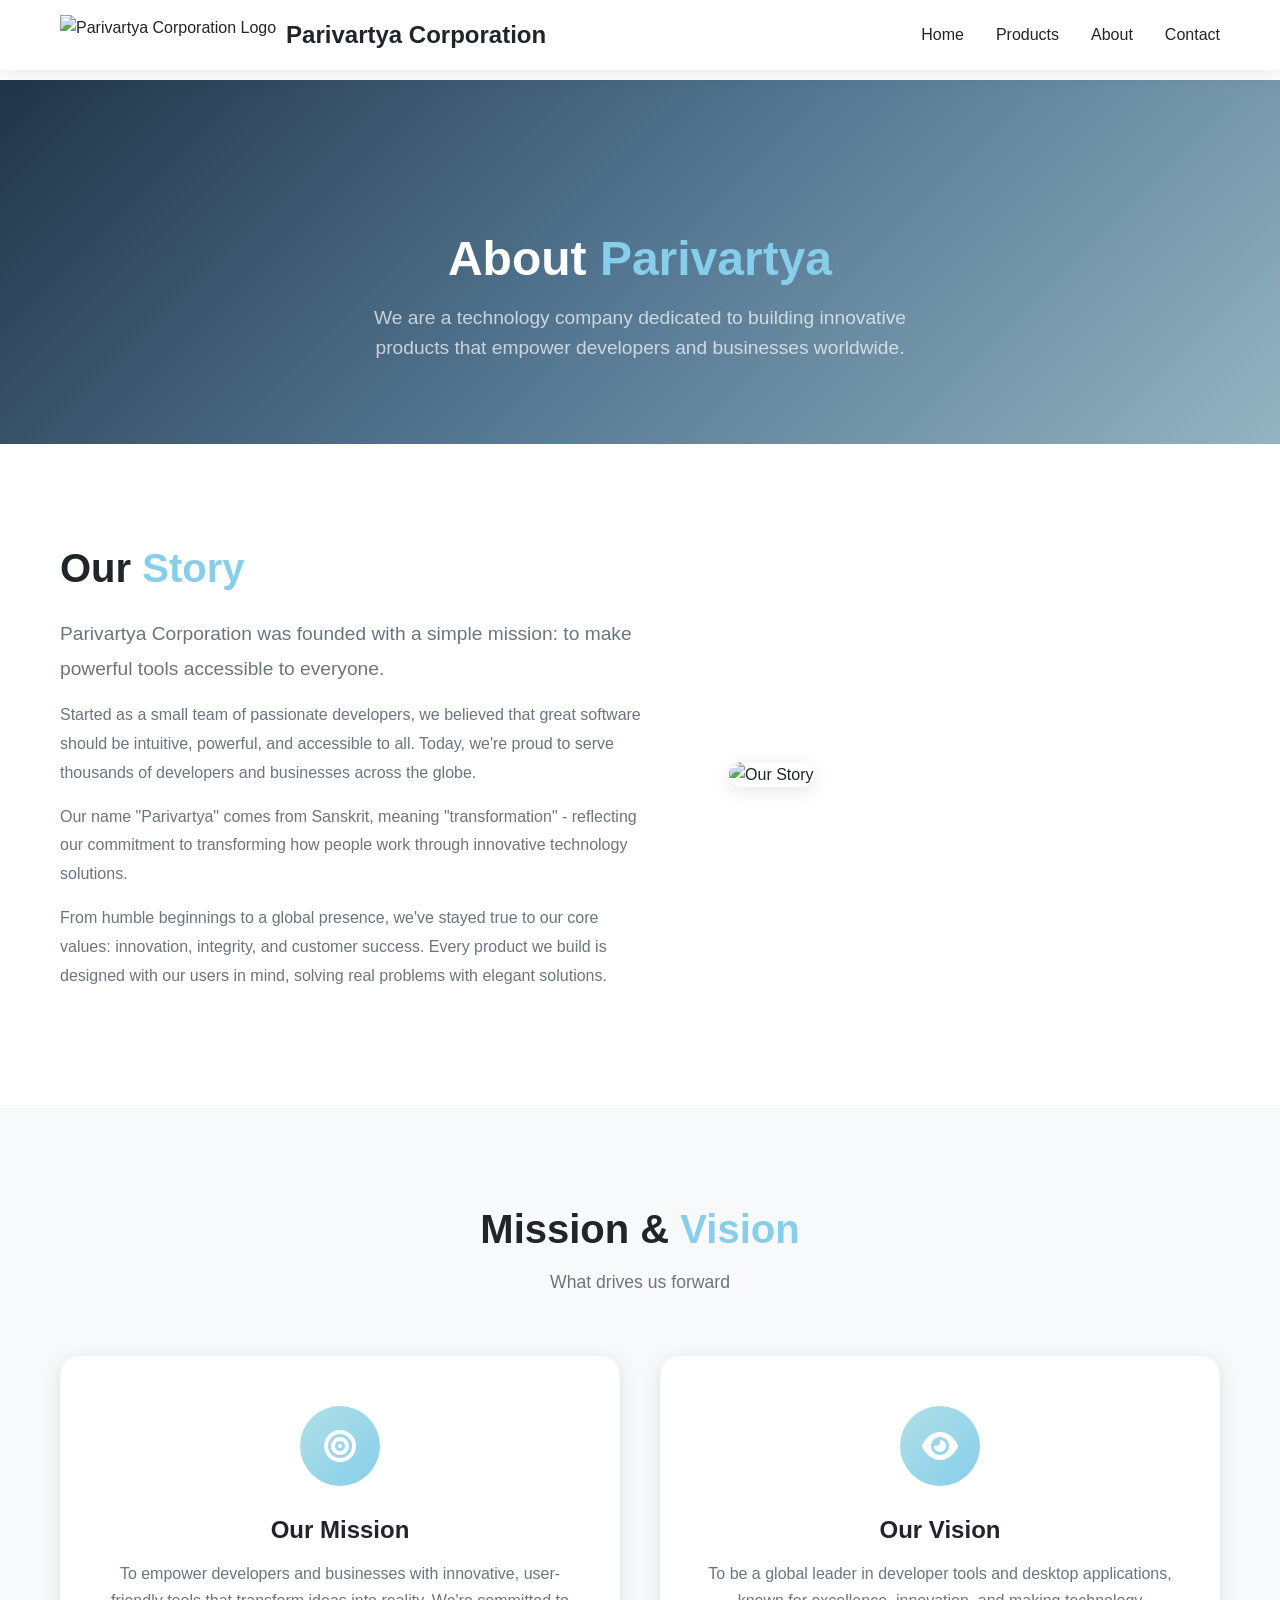
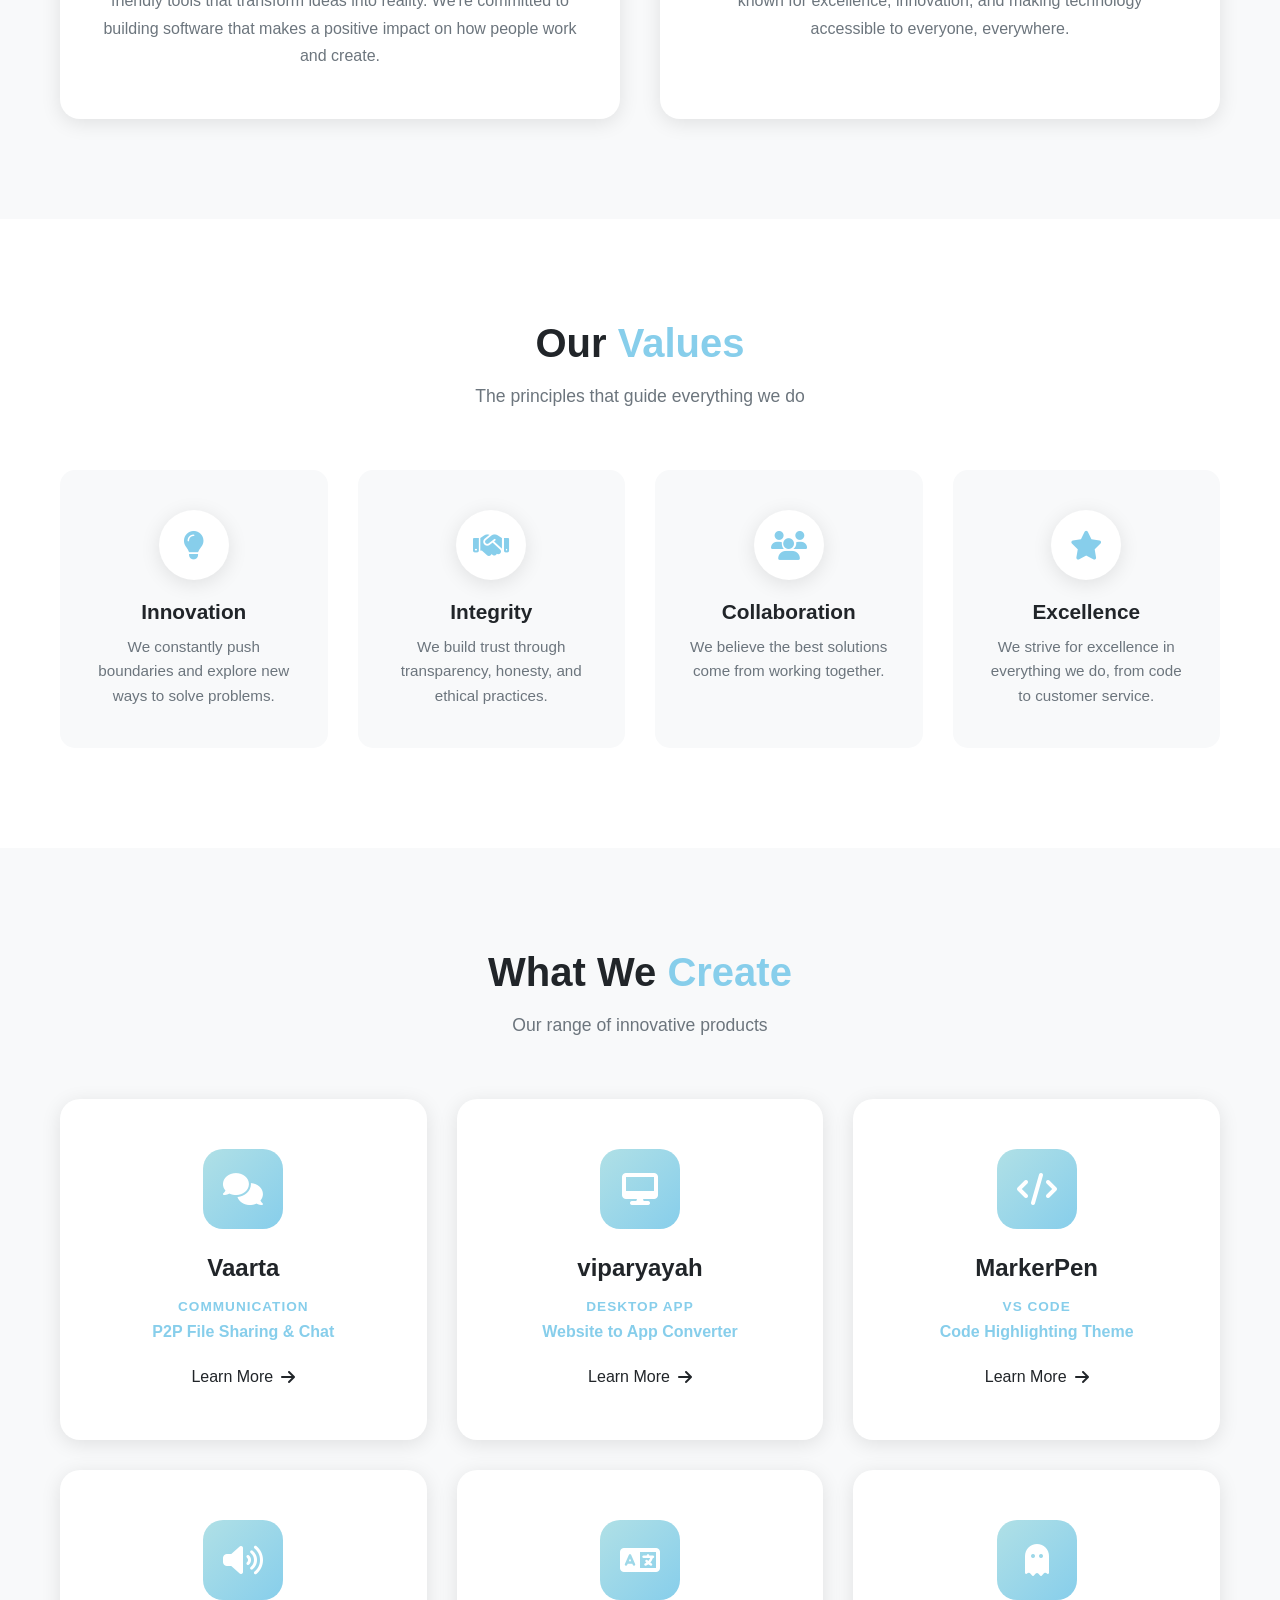
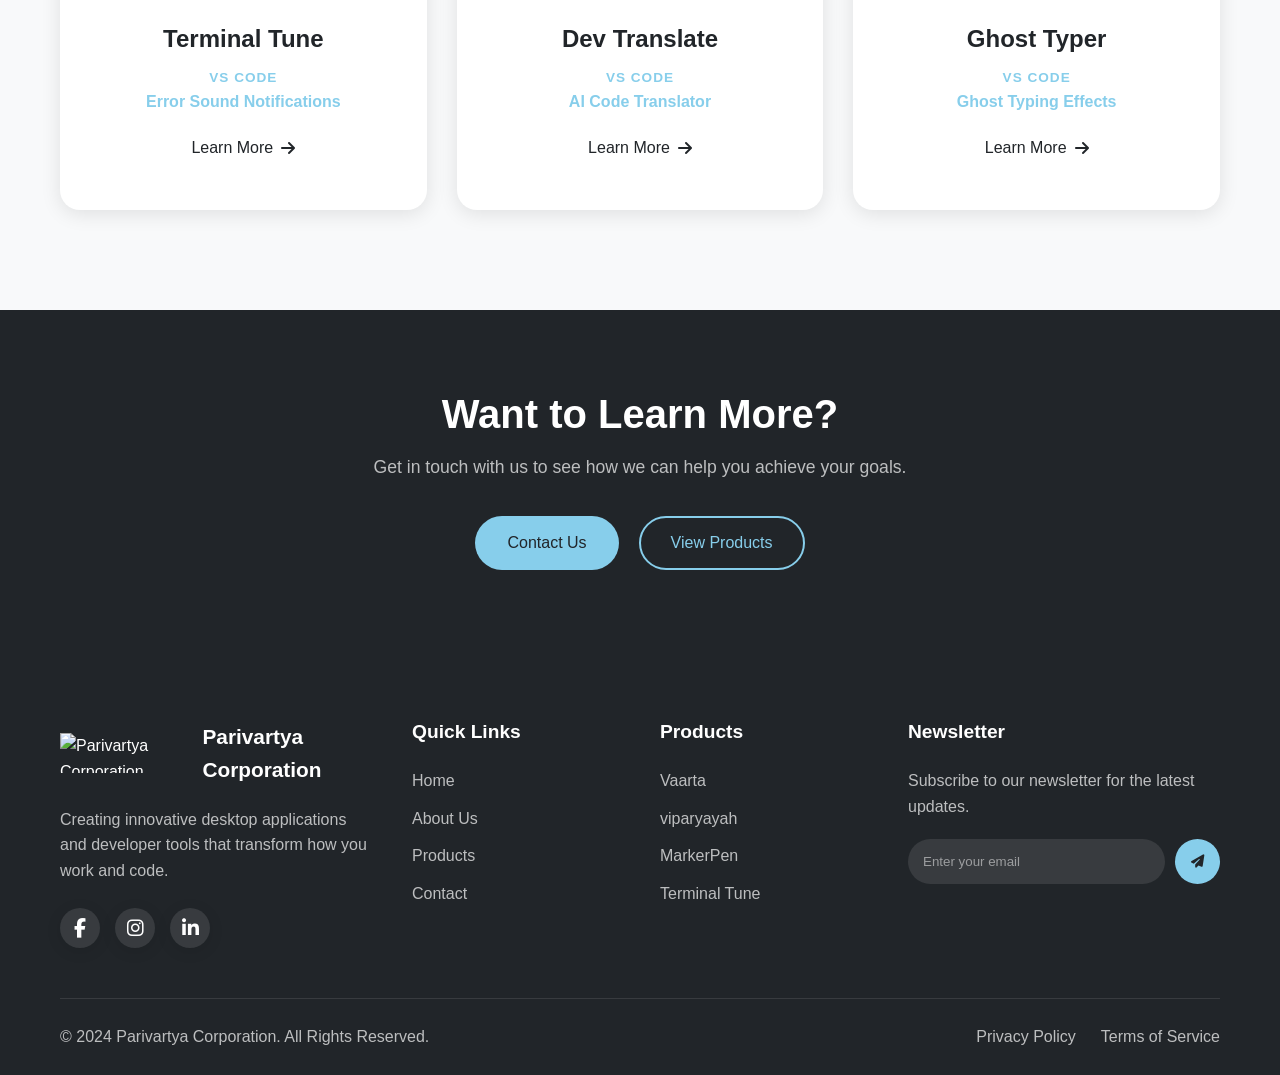
==== about.html @ 1c1409bc "Add files via upload" ====
<!DOCTYPE html>
<html lang="en">
<head>
    <meta charset="UTF-8">
    <meta name="viewport" content="width=device-width, initial-scale=1.0">
    <link rel="canonical" href="https://parivartya.in/about.html">

    <title>About Us | Parivartya Corporation</title>
    <link rel="stylesheet" href="styles.css">
    <link rel="stylesheet" href="https://cdnjs.cloudflare.com/ajax/libs/font-awesome/6.4.0/css/all.min.css">
    <link rel="preconnect" href="https://fonts.googleapis.com">
    <link rel="preconnect" href="https://fonts.gstatic.com" crossorigin>
    <link href="https://fonts.googleapis.com/css2?family=Segoe+UI:wght@300;400;500;600;700&display=swap" rel="stylesheet">
</head>
<body data-page="about">
    <!-- Dynamic Header -->
    <header class="header">
        <div id="header-placeholder"></div>
        <div id="navbar-placeholder"></div>
    </header>

    <!-- About Hero -->
    <section class="about-hero">
        <div class="container">
            <div class="about-hero-content">
                <h1>About <span class="highlight">Parivartya</span></h1>
                <p>We are a technology company dedicated to building innovative products that empower developers and businesses worldwide.</p>
            </div>
        </div>
    </section>

    <!-- Stats Bar -->
    <!-- <div class="stats-bar">
        <div class="container">
            <div class="stats-bar-grid">
                <div class="stat-bar-item">
                    <span class="stat-bar-number">100+</span>
                    <span class="stat-bar-label">Total Downloads</span>
                </div>
                <div class="stat-bar-item">
                    <span class="stat-bar-number">50+</span>
                    <span class="stat-bar-label">Active Users</span>
                </div>
                <div class="stat-bar-item">
                    <span class="stat-bar-number">5+</span>
                    <span class="stat-bar-label">Countries</span>
                </div>
                <div class="stat-bar-item">
                    <span class="stat-bar-number">3+</span>
                    <span class="stat-bar-label">Products</span>
                </div>
            </div>
        </div>
    </div> -->

    <!-- Story Section -->
    <section class="story-section">
        <div class="container">
            <div class="story-grid">
                <div class="story-content">
                    <h2>Our <span class="highlight">Story</span></h2>
                    <p class="story-lead">Parivartya Corporation was founded with a simple mission: to make powerful tools accessible to everyone.</p>
                    <p>Started as a small team of passionate developers, we believed that great software should be intuitive, powerful, and accessible to all. Today, we're proud to serve thousands of developers and businesses across the globe.</p>
                    <p>Our name "Parivartya" comes from Sanskrit, meaning "transformation" - reflecting our commitment to transforming how people work through innovative technology solutions.</p>
                    <p>From humble beginnings to a global presence, we've stayed true to our core values: innovation, integrity, and customer success. Every product we build is designed with our users in mind, solving real problems with elegant solutions.</p>
                </div>
                <div class="story-image">
                    <img src="Assets/Our-Story.jpg" alt="Our Story">
                </div>
            </div>
        </div>
    </section>

    <!-- Mission & Vision -->
    <section class="mission-vision">
        <div class="container">
            <div class="section-header">
                <h2>Mission & <span class="highlight">Vision</span></h2>
                <p>What drives us forward</p>
            </div>
            <div class="mv-grid">
                <div class="mv-card">
                    <div class="mv-icon">
                        <i class="fas fa-bullseye"></i>
                    </div>
                    <h3>Our Mission</h3>
                    <p>To empower developers and businesses with innovative, user-friendly tools that transform ideas into reality. We're committed to building software that makes a positive impact on how people work and create.</p>
                </div>
                <div class="mv-card">
                    <div class="mv-icon">
                        <i class="fas fa-eye"></i>
                    </div>
                    <h3>Our Vision</h3>
                    <p>To be a global leader in developer tools and desktop applications, known for excellence, innovation, and making technology accessible to everyone, everywhere.</p>
                </div>
            </div>
        </div>
    </section>

    <!-- Values Section -->
    <section class="values-section">
        <div class="container">
            <div class="section-header">
                <h2>Our <span class="highlight">Values</span></h2>
                <p>The principles that guide everything we do</p>
            </div>
            <div class="values-grid">
                <div class="value-card">
                    <div class="value-icon">
                        <i class="fas fa-lightbulb"></i>
                    </div>
                    <h3>Innovation</h3>
                    <p>We constantly push boundaries and explore new ways to solve problems.</p>
                </div>
                <div class="value-card">
                    <div class="value-icon">
                        <i class="fas fa-handshake"></i>
                    </div>
                    <h3>Integrity</h3>
                    <p>We build trust through transparency, honesty, and ethical practices.</p>
                </div>
                <div class="value-card">
                    <div class="value-icon">
                        <i class="fas fa-users"></i>
                    </div>
                    <h3>Collaboration</h3>
                    <p>We believe the best solutions come from working together.</p>
                </div>
                <div class="value-card">
                    <div class="value-icon">
                        <i class="fas fa-star"></i>
                    </div>
                    <h3>Excellence</h3>
                    <p>We strive for excellence in everything we do, from code to customer service.</p>
                </div>
            </div>
        </div>
    </section>

    <!-- Products Highlight -->
    <section class="products-highlight-section">
        <div class="container">
            <div class="section-header">
                <h2>What We <span class="highlight">Create</span></h2>
                <p>Our range of innovative products</p>
            </div>
            <div class="ph-grid">
                <div class="ph-card">
                    <div class="ph-icon">
                        <i class="fas fa-comments"></i>
                    </div>
                    <h3>Vaarta</h3>
                    <span class="product-type">Communication</span>
                    <p>P2P File Sharing & Chat</p>
                    <a href="https://vartaa.netlify.app/" target="_blank" class="ph-link">Learn More <i class="fas fa-arrow-right"></i></a>
                </div>
                <div class="ph-card">
                    <div class="ph-icon">
                        <i class="fas fa-desktop"></i>
                    </div>
                    <h3>viparyayah</h3>
                    <span class="product-type">Desktop App</span>
                    <p>Website to App Converter</p>
                    <a href="https://viparyayah.netlify.app/" target="_blank" class="ph-link">Learn More <i class="fas fa-arrow-right"></i></a>
                </div>
                <div class="ph-card">
                    <div class="ph-icon">
                        <i class="fas fa-code"></i>
                    </div>
                    <h3>MarkerPen</h3>
                    <span class="product-type">VS Code</span>
                    <p>Code Highlighting Theme</p>
                    <a href="https://marketplace.visualstudio.com/items?itemName=Parivartya.markerpen" target="_blank" class="ph-link">Learn More <i class="fas fa-arrow-right"></i></a>
                </div>

                <!-- Terminal Tune -->

                <div class="ph-card">
                    <div class="ph-icon">
                        <i class="fas fa-volume-up"></i>
                    </div>
                    <h3>Terminal Tune</h3>
                    <span class="product-type">VS Code</span>
                    <p>Error Sound Notifications</p>
                    <a href="https://marketplace.visualstudio.com/items?itemName=Parivartya.terminal-tune" target="_blank" class="ph-link">Learn More <i class="fas fa-arrow-right"></i></a>
                </div>

                <!-- Dev Translate -->
                <div class="ph-card">
                    <div class="ph-icon">
                        <i class="fas fa-language"></i>
                    </div>
                    <h3>Dev Translate</h3>
                    <span class="product-type">VS Code</span>
                    <p>AI Code Translator</p>
                    <a href="https://marketplace.visualstudio.com/items?itemName=Parivartya.dev-translate" target="_blank" class="ph-link">Learn More <i class="fas fa-arrow-right"></i></a>
                </div>

                <!-- Ghost Typer -->
                <div class="ph-card">
                    <div class="ph-icon">
                        <i class="fas fa-ghost"></i>
                    </div>
                    <h3>Ghost Typer</h3>
                    <span class="product-type">VS Code</span>
                    <p>Ghost Typing Effects</p>
                    <a href="https://marketplace.visualstudio.com/items?itemName=Parivartya.ghost-typer" target="_blank" class="ph-link">Learn More <i class="fas fa-arrow-right"></i></a>
                </div>
            </div>
        </div>
    </section>


    <!-- CTA Section -->
    <section class="cta-section">
        <div class="container">
            <div class="cta-content">
                <h2>Want to Learn More?</h2>
                <p>Get in touch with us to see how we can help you achieve your goals.</p>
                <div class="cta-buttons">
                    <a href="contact.html" class="btn btn-primary">Contact Us</a>
                    <a href="products.html" class="btn btn-secondary">View Products</a>
                </div>
            </div>
        </div>
    </section>

    <!-- Dynamic Footer -->
    <footer class="footer">
        <div class="container">
            <div id="footer-placeholder"></div>
        </div>
    </footer>

    <script src="script.js"></script>
</body>
</html>
---- styles.css ----
/* ========================================
   Parivartya Corporation - Corporate Website
   Sky Blue and White Theme
   ======================================== */

/* CSS Variables */
:root {
    --primary-color: #87CEEB;
    --primary-dark: #5CB3D9;
    --primary-light: #B0E0E6;
    --secondary-color: #1E90FF;
    --white: #ffffff;
    --off-white: #f8f9fa;
    --light-gray: #e9ecef;
    --gray: #6c757d;
    --dark-gray: #343a40;
    --text-dark: #212529;
    --text-light: #6c757d;
    --shadow: 0 4px 20px rgba(0, 0, 0, 0.1);
    --transition: all 0.3s ease;
}

/* Reset & Base Styles */
* {
    margin: 0;
    padding: 0;
    box-sizing: border-box;
}

html {
    scroll-behavior: smooth;
}

body {
    font-family: 'Segoe UI', Tahoma, Geneva, Verdana, sans-serif;
    line-height: 1.6;
    color: var(--text-dark);
    background-color: var(--white);
    overflow-x: hidden;
    padding-top: 80px;
}

.container {
    max-width: 1200px;
    margin: 0 auto;
    padding: 0 20px;
}

a {
    text-decoration: none;
    color: inherit;
}

ul {
    list-style: none;
}

img {
    max-width: 100%;
    height: auto;
}

/* Typography */
h1, h2, h3, h4, h5, h6 {
    font-weight: 600;
    line-height: 1.2;
    margin-bottom: 15px;
}

p {
    margin-bottom: 15px;
}

/* Utility Classes */
.highlight {
    color: var(--primary-color);
}

.section-header {
    text-align: center;
    margin-bottom: 60px;
}

.section-header h2 {
    font-size: 2.5rem;
    color: var(--text-dark);
}

.section-header p {
    font-size: 1.1rem;
    color: var(--text-light);
}

/* Buttons */
.btn {
    display: inline-block;
    padding: 12px 30px;
    border-radius: 50px;
    font-weight: 500;
    font-size: 1rem;
    cursor: pointer;
    transition: var(--transition);
    border: 2px solid transparent;
}

.btn-primary {
    background: var(--primary-color);
    color: var(--text-dark);
}

.btn-primary:hover {
    background: var(--primary-dark);
    transform: translateY(-2px);
    box-shadow: var(--shadow);
}

.btn-secondary {
    background: transparent;
    border: 2px solid var(--white);
    color: var(--white);
}

.btn-secondary:hover {
    background: var(--white);
    color: var(--primary-color);
}

/* ========================================
   Header Styles
   ======================================== */
.header {
    position: fixed;
    top: 0;
    left: 0;
    width: 100%;
    background: rgba(255, 255, 255, 0.95);
    backdrop-filter: blur(10px);
    z-index: 1000;
    box-shadow: 0 2px 20px rgba(0, 0, 0, 0.1);
    padding: 15px 0;
    transition: var(--transition);
}

.header.scrolled {
    padding: 10px 0;
}

.header .container {
    display: flex;
    justify-content: space-between;
    align-items: center;
}

.header-container {
    display: flex;
    justify-content: space-between;
    align-items: center;
    width: 100%;
    max-width: 1200px;
    margin: 0 auto;
    padding: 0 20px;
    gap: 2rem;
}

.header-container .logo {
    margin: 0;
}

.header-container .nav {
    display: flex;
}

.logo {
    display: flex;
    align-items: center;
    gap: 10px;
}

.logo img {
    height: 40px;
    width: auto;
}

.logo span {
    font-size: 1.5rem;
    font-weight: 700;
    color: var(--text-dark);
}

.nav-list {
    display: flex;
    gap: 2rem;
}

.nav-list a {
    font-weight: 500;
    color: var(--text-dark);
    position: relative;
    transition: var(--transition);
}

.nav-list a::after {
    content: '';
    position: absolute;
    bottom: -5px;
    left: 0;
    width: 0;
    height: 2px;
    background: var(--primary-color);
    transition: var(--transition);
}

.nav-list a:hover::after,
.nav-list a.active::after {
    width: 100%;
}

.nav-list a:hover,
.nav-list a.active {
    color: var(--primary-color);
}

.mobile-toggle {
    display: none;
    font-size: 1.5rem;
    cursor: pointer;
    color: var(--text-dark);
}

/* ========================================
   Hero Section
   ======================================== */
.hero {
    min-height: auto;
    padding: 150px 0 100px;
    display: flex;
    align-items: center;
    justify-content: space-between;
    gap: 50px;
    background: linear-gradient(135deg, #213448 0%, #547792 50%, #94B4C1 100%);
}

.hero-content {
    padding-left: 1%;
    flex: 0 1 auto;
    max-width: 600px;
    text-align: left;
}

.hero-badge {
    display: inline-block;
    padding: 8px 20px;
    background: rgba(255, 255, 255, 0.15);
    border: 1px solid var(--primary-color);
    border-radius: 50px;
    color: var(--primary-color);
    font-size: 0.9rem;
    font-weight: 500;
    margin-bottom: 25px;
    animation: fadeInUp 1s ease-out;
}

.hero h1 {
    font-size: 3.2rem;
    line-height: 1.2;
    margin-bottom: 25px;
    color: var(--white);
    animation: fadeInUp 1s ease-out 0.1s backwards;
}

.hero h1 .highlight {
    color: var(--primary-color);
}

.hero p {
    font-size: 0.85rem;
    color: rgb(189, 189, 189);
    margin-bottom: 35px;
    animation: fadeInUp 1s ease-out 0.2s backwards;
}

.hero-buttons {
    display: flex;
    gap: 20px;
    justify-content: flex-start;
    margin-bottom: 40px;
    animation: fadeInUp 1s ease-out 0.3s backwards;
}

.hero-stats {
    display: flex;
    gap: 50px;
    animation: fadeInUp 1s ease-out 0.4s backwards;
}

.hero-stat {
    display: flex;
    flex-direction: column;
}

.stat-number {
    font-size: 2rem;
    font-weight: 700;
    color: var(--primary-color);
}

.stat-label {
    font-size: 0.9rem;
    color: rgba(255, 255, 255, 0.6);
}

@keyframes fadeInUp {
    from {
        opacity: 0;
        transform: translateY(30px);
    }
    to {
        opacity: 1;
        transform: translateY(0);
    }
}

/* Hero Visual */
.hero-visual {
    flex: 1;
    max-width: 500px;
    animation: fadeInRight 1s ease-out 0.5s backwards;
}

@keyframes fadeInRight {
    from {
        opacity: 0;
        transform: translateX(50px);
    }
    to {
        opacity: 1;
        transform: translateX(0);
    }
}

.hero-card {
    background: #1e1e1e;
    border-radius: 15px;
    overflow: hidden;
    box-shadow: 0 25px 80px rgba(0, 0, 0, 0.5);
    border: 1px solid rgba(255, 255, 255, 0.1);
}

.hero-card .card-header {
    background: #2d2d2d;
    padding: 15px 20px;
    display: flex;
    gap: 8px;
}

.hero-card .dot {
    width: 12px;
    height: 12px;
    border-radius: 50%;
}

.hero-card .dot.red { background: #ff5f56; }
.hero-card .dot.yellow { background: #ffbd2e; }
.hero-card .dot.green { background: #27ca40; }

.hero-card .card-content {
    padding: 30px;
    font-family: 'Consolas', 'Monaco', monospace;
    font-size: 0.95rem;
}

.code-line {
    display: flex;
    margin-bottom: 8px;
    color: rgba(255, 255, 255);
}

.line-number {
    width: 30px;
    flex-shrink: 0;
}

.code-keyword { color: #c586c0; }
.code-var { color: #9cdcfe; }
.code-string { color: #ce9178; }
.code-comment { color: #6a9955; }
.code-function { color: #dcdcaa; }

/* ========================================
   Products Section (Home Page)
   ======================================== */
.products-section {
    padding: 100px 0;
    background: var(--white);
}

.products-section .products-grid {
    display: grid;
    grid-template-columns: repeat(auto-fit, minmax(280px, 1fr));
    gap: 30px;
}

.products-section .product-card {
    background: var(--white);
    padding: 40px 30px;
    border-radius: 20px;
    text-align: center;
    transition: var(--transition);
    border: 2px solid var(--light-gray);
    position: relative;
}

.products-section .product-card:hover {
    transform: translateY(-10px);
    border-color: var(--primary-color);
    box-shadow: 0 20px 60px rgba(135, 206, 235, 0.2);
}

.products-section .product-card.featured {
    border-color: var(--primary-color);
    background: linear-gradient(180deg, rgba(135, 206, 235, 0.1) 0%, var(--white) 100%);
}

.products-section .featured-badge {
    position: absolute;
    top: -12px;
    left: 50%;
    transform: translateX(-50%);
    background: var(--primary-color);
    color: var(--text-dark);
    padding: 5px 15px;
    border-radius: 20px;
    font-size: 0.8rem;
    font-weight: 600;
}

.products-section .product-icon {
    width: 80px;
    height: 80px;
    background: linear-gradient(135deg, var(--primary-light), var(--primary-color));
    border-radius: 20px;
    display: flex;
    align-items: center;
    justify-content: center;
    margin: 0 auto 25px;
    transition: var(--transition);
}

.products-section .product-card:hover .product-icon {
    transform: scale(1.1) rotate(5deg);
}

.products-section .product-icon i {
    font-size: 2rem;
    color: var(--white);
}

.products-section .product-card h3 {
    font-size: 1.5rem;
    margin-bottom: 8px;
}

.product-type {
    font-size: 0.85rem;
    color: var(--primary-color);
    font-weight: 600;
    text-transform: uppercase;
    letter-spacing: 1px;
    margin-bottom: 15px;
}

.product-desc {
    color: var(--text-light);
    font-size: 0.95rem;
    margin-bottom: 20px;
    line-height: 1.6;
}

.products-section .product-features {
    display: flex;
    flex-direction: column;
    gap: 10px;
    margin-bottom: 25px;
    align-items: center;
}

.products-section .product-features span {
    display: flex;
    align-items: center;
    gap: 8px;
    font-size: 0.9rem;
    color: var(--text-light);
}

.products-section .product-features i {
    color: var(--primary-color);
    font-size: 0.8rem;
}

/* ========================================
   Features Section
   ======================================== */
.features-section {
    padding: 100px 0;
    background: var(--off-white);
}

.features-content {
    display: grid;
    grid-template-columns: 1.5fr 1fr;
    gap: 80px;
    align-items: center;
}

.features-text h2 {
    font-size: 2.5rem;
    margin-bottom: 20px;
}

.features-text > p {
    font-size: 1.1rem;
    color: var(--text-light);
    margin-bottom: 40px;
}

.features-list {
    display: grid;
    gap: 25px;
}

.features-list .feature-item {
    display: flex;
    gap: 20px;
    align-items: flex-start;
}

.features-list .feature-icon {
    width: 50px;
    height: 50px;
    background: var(--white);
    border-radius: 12px;
    display: flex;
    align-items: center;
    justify-content: center;
    flex-shrink: 0;
    box-shadow: var(--shadow);
}

.features-list .feature-icon i {
    font-size: 1.3rem;
    color: var(--primary-color);
}

.features-list .feature-item h4 {
    font-size: 1.1rem;
    margin-bottom: 5px;
}

.features-list .feature-item p {
    font-size: 0.9rem;
    color: var(--text-light);
    margin-bottom: 0;
}

/* Features Visual */
.features-visual {
    display: flex;
    justify-content: center;
}

.visual-card {
    background: linear-gradient(135deg, var(--primary-color), var(--secondary-color));
    border-radius: 20px;
    padding: 40px;
    width: 100%;
    max-width: 350px;
    color: var(--white);
}

.visual-header {
    display: flex;
    align-items: center;
    gap: 15px;
    margin-bottom: 30px;
    font-size: 1.2rem;
    font-weight: 600;
}

.visual-header i {
    font-size: 2rem;
}

.visual-stats {
    display: flex;
    justify-content: space-around;
}

.v-stat {
    text-align: center;
}

.v-stat-number {
    display: block;
    font-size: 2.5rem;
    font-weight: 700;
}

.v-stat-label {
    font-size: 0.9rem;
    opacity: 0.9;
}

/* ========================================
   CTA Section
   ======================================== */
.cta-section {
    padding: 80px 0;
    background: var(--text-dark);
    text-align: center;
}

.cta-content h2 {
    color: var(--white);
    font-size: 2.5rem;
    margin-bottom: 15px;
}

.cta-content p {
    color: rgba(255, 255, 255, 0.7);
    font-size: 1.1rem;
    margin-bottom: 35px;
}

.cta-buttons {
    display: flex;
    gap: 20px;
    justify-content: center;
}

.cta-section .btn-secondary {
    border-color: var(--primary-color);
    color: var(--primary-color);
}

.cta-section .btn-secondary:hover {
    background: var(--primary-color);
    color: var(--text-dark);
}

/* ========================================
   Footer
   ======================================== */
.footer {
    background: var(--text-dark);
    color: var(--white);
    padding: 70px 0 0;
}

.footer-content {
    display: grid;
    grid-template-columns: 1.5fr 1fr 1fr 1.5fr;
    gap: 40px;
    padding-bottom: 50px;
    border-bottom: 1px solid rgba(255, 255, 255, 0.1);
}

.footer-logo {
    display: flex;
    align-items: center;
    gap: 10px;
    margin-bottom: 20px;
}

.footer-logo img {
    height: 40px;
}

.footer-logo span {
    font-size: 1.3rem;
    font-weight: 600;
}

.footer-section p {
    color: rgba(255, 255, 255, 0.7);
    margin-bottom: 0;
}

.footer-section h4 {
    color: var(--white);
    margin-bottom: 25px;
    font-size: 1.2rem;
}

.footer-section ul li {
    margin-bottom: 12px;
}

.footer-section ul a {
    color: rgba(255, 255, 255, 0.7);
    transition: var(--transition);
}

.footer-section ul a:hover {
    color: var(--primary-color);
    padding-left: 5px;
}

.newsletter-form {
    display: flex;
    gap: 10px;
    margin-top: 20px;
}

.newsletter-form input {
    flex: 1;
    padding: 12px 15px;
    border: none;
    border-radius: 50px;
    background: rgba(255, 255, 255, 0.1);
    color: var(--white);
}

.newsletter-form input::placeholder {
    color: rgba(255, 255, 255, 0.5);
}

.newsletter-form button {
    width: 45px;
    height: 45px;
    border: none;
    border-radius: 50%;
    background: var(--primary-color);
    color: var(--text-dark);
    cursor: pointer;
    transition: var(--transition);
}

.newsletter-form button:hover {
    background: var(--primary-dark);
    transform: scale(1.05);
}

.footer-bottom {
    display: flex;
    justify-content: space-between;
    align-items: center;
    padding: 25px 0;
}

.footer-bottom p {
    color: rgba(255, 255, 255, 0.7);
    margin-bottom: 0;
}

.footer-links {
    display: flex;
    gap: 25px;
}

.footer-links a {
    color: rgba(255, 255, 255, 0.7);
    transition: var(--transition);
}

.footer-links a:hover {
    color: var(--primary-color);
}

.footer-about {
    max-width: 350px;
}

.footer-about .social-links {
    margin-top: 25px;
}

.footer-about .social-links a {
    width: 40px;
    height: 40px;
    background: rgba(255, 255, 255, 0.1);
    color: var(--white);
}

.footer-about .social-links a:hover {
    background: var(--primary-color);
    color: var(--text-dark);
}

/* ========================================
   Products Page Styles
   ======================================== */

/* Products Hero */
.products-hero {
    padding: 150px 0 80px;
    background: linear-gradient(135deg, #213448 0%, #547792 50%, #94B4C1 100%);
    text-align: center;
}

.products-hero-content h1 {
    font-size: 3rem;
    color: var(--white);
    margin-bottom: 15px;
}

.products-hero-content h1 .highlight {
    color: var(--primary-color);
}

.products-hero-content p {
    font-size: 1.2rem;
    color: rgba(255, 255, 255, 0.7);
    max-width: 600px;
    margin: 0 auto;
}

/* Products Showcase Section */
.products-showcase-section {
    padding: 100px 0;
    background: var(--white);
}

/* Product Showcase */
.product-showcase {
    display: grid;
    grid-template-columns: 1fr 1.5fr;
    gap: 80px;
    align-items: center;
    padding: 60px;
    background: var(--off-white);
    border-radius: 25px;
    margin-bottom: 60px;
    transition: var(--transition);
}

.product-showcase:hover {
    box-shadow: var(--shadow);
}

.product-showcase.reverse {
    direction: rtl;
}

.product-showcase.reverse .product-showcase-content {
    direction: ltr;
}

.product-showcase-image {
    display: flex;
    justify-content: center;
    align-items: center;
}

.product-img {
    width: 200px;
    height: 200px;
    object-fit: contain;
    transition: var(--transition);
}

.product-showcase:hover .product-img {
    transform: scale(1.1);
}

.product-showcase-content {
    padding: 20px;
}

.product-badge {
    display: inline-block;
    padding: 6px 15px;
    background: var(--primary-light);
    color: var(--secondary-color);
    border-radius: 20px;
    font-size: 0.85rem;
    font-weight: 600;
    margin-bottom: 15px;
}

.product-showcase-content h3 {
    font-size: 2.5rem;
    margin-bottom: 10px;
}

.product-tagline {
    font-size: 1.2rem;
    color: var(--primary-color);
    font-weight: 600;
    margin-bottom: 20px;
}

.product-description {
    color: var(--text-light);
    line-height: 1.8;
    margin-bottom: 25px;
}

.product-features-list {
    display: grid;
    grid-template-columns: repeat(2, 1fr);
    gap: 15px;
    margin-bottom: 30px;
}

.product-features-list .feature-item {
    display: flex;
    align-items: center;
    gap: 10px;
}

.product-features-list .feature-item i {
    color: var(--primary-color);
    font-size: 0.9rem;
}

.product-features-list .feature-item span {
    color: var(--text-light);
    font-size: 0.95rem;
}

.product-actions {
    display: flex;
    gap: 15px;
}

.product-actions .btn {
    display: inline-flex;
    align-items: center;
    gap: 10px;
}

/* Why Choose Section */
.why-choose-section {
    padding: 100px 0;
    background: var(--off-white);
}

.why-choose-grid {
    display: grid;
    grid-template-columns: repeat(4, 1fr);
    gap: 30px;
}

.why-choose-card {
    background: var(--white);
    padding: 40px 30px;
    border-radius: 20px;
    text-align: center;
    transition: var(--transition);
    box-shadow: var(--shadow);
}

.why-choose-card:hover {
    transform: translateY(-10px);
}

.why-choose-icon {
    width: 80px;
    height: 80px;
    background: linear-gradient(135deg, var(--primary-light), var(--primary-color));
    border-radius: 20px;
    display: flex;
    align-items: center;
    justify-content: center;
    margin: 0 auto 25px;
}

.why-choose-card:hover .why-choose-icon {
    transform: scale(1.1) rotate(5deg);
}

.why-choose-icon i {
    font-size: 2rem;
    color: var(--white);
}

.why-choose-card h3 {
    font-size: 1.3rem;
    margin-bottom: 10px;
}

.why-choose-card p {
    color: var(--text-light);
    font-size: 0.95rem;
    margin-bottom: 0;
}

/* Products Stats */
.products-stats {
    background: linear-gradient(135deg, var(--primary-color), var(--secondary-color));
    padding: 60px 0;
}

.products-stats-grid {
    display: grid;
    grid-template-columns: repeat(4, 1fr);
    gap: 30px;
    text-align: center;
}

.products-stat-item {
    display: flex;
    flex-direction: column;
}

.products-stat-number {
    font-size: 2.5rem;
    font-weight: 700;
    color: var(--white);
}

.products-stat-label {
    font-size: 1rem;
    color: rgba(255, 255, 255, 0.9);
}

/* ========================================
   About Page Styles
   ======================================== */

/* About Hero */
.about-hero {
    padding: 150px 0 80px;
    background: linear-gradient(135deg, #213448 0%, #547792 50%, #94B4C1 100%);
    text-align: center;
}

.about-hero-content h1 {
    font-size: 3rem;
    color: var(--white);
    margin-bottom: 15px;
}

.about-hero-content h1 .highlight {
    color: var(--primary-color);
}

.about-hero-content p {
    font-size: 1.2rem;
    color: rgba(255, 255, 255, 0.7);
    max-width: 600px;
    margin: 0 auto;
}

/* Stats Bar */
.stats-bar {
    background: linear-gradient(135deg, var(--primary-color), var(--secondary-color));
    padding: 40px 0;
    margin-top: -1px;
}

.stats-bar-grid {
    display: grid;
    grid-template-columns: repeat(4, 1fr);
    gap: 30px;
    text-align: center;
}

.stat-bar-item {
    display: flex;
    flex-direction: column;
}

.stat-bar-number {
    font-size: 2.5rem;
    font-weight: 700;
    color: var(--white);
}

.stat-bar-label {
    font-size: 1rem;
    color: rgba(255, 255, 255, 0.9);
}

/* Story Section */
.story-section {
    padding: 100px 0;
    background: var(--white);
}

.story-grid {
    display: grid;
    grid-template-columns: 1.2fr 1fr;
    gap: 80px;
    align-items: center;
}

.story-content h2 {
    font-size: 2.5rem;
    margin-bottom: 25px;
}

.story-lead {
    font-size: 1.2rem;
    color: var(--text-dark);
    font-weight: 500;
    margin-bottom: 20px;
}

.story-content p {
    color: var(--text-light);
    line-height: 1.8;
    margin-bottom: 15px;
}

.story-image {
    position: relative;
}

.story-image::before {
    content: '';
    position: absolute;
    top: -20px;
    right: -20px;
    width: 100px;
    height: 100px;
    background: var(--primary-color);
    border-radius: 50%;
    z-index: -1;
}

.story-image::after {
    content: '';
    position: absolute;
    bottom: -20px;
    left: -20px;
    width: 80px;
    height: 80px;
    background: var(--secondary-color);
    border-radius: 50%;
    z-index: -1;
}

.story-image img {
    width: 100%;
    border-radius: 20px;
    box-shadow: var(--shadow);
}

/* Mission Vision */
.mission-vision {
    padding: 100px 0;
    background: var(--off-white);
}

.mv-grid {
    display: grid;
    grid-template-columns: repeat(2, 1fr);
    gap: 40px;
}

.mv-card {
    background: var(--white);
    padding: 50px 40px;
    border-radius: 20px;
    text-align: center;
    box-shadow: var(--shadow);
    transition: var(--transition);
}

.mv-card:hover {
    transform: translateY(-10px);
}

.mv-icon {
    width: 80px;
    height: 80px;
    background: linear-gradient(135deg, var(--primary-light), var(--primary-color));
    border-radius: 50%;
    display: flex;
    align-items: center;
    justify-content: center;
    margin: 0 auto 30px;
}

.mv-icon i {
    font-size: 2rem;
    color: var(--white);
}

.mv-card h3 {
    font-size: 1.5rem;
    margin-bottom: 15px;
}

.mv-card p {
    color: var(--text-light);
    line-height: 1.7;
    margin-bottom: 0;
}

/* Values Section */
.values-section {
    padding: 100px 0;
    background: var(--white);
}

.values-section .values-grid {
    display: grid;
    grid-template-columns: repeat(4, 1fr);
    gap: 30px;
}

.values-section .value-card {
    padding: 40px 30px;
    text-align: center;
    border-radius: 15px;
    background: var(--off-white);
    transition: var(--transition);
}

.values-section .value-card:hover {
    transform: translateY(-5px);
    box-shadow: var(--shadow);
}

.values-section .value-icon {
    width: 70px;
    height: 70px;
    background: var(--white);
    border-radius: 50%;
    display: flex;
    align-items: center;
    justify-content: center;
    margin: 0 auto 20px;
    box-shadow: var(--shadow);
}

.values-section .value-icon i {
    font-size: 1.8rem;
    color: var(--primary-color);
}

.values-section .value-card h3 {
    font-size: 1.3rem;
    margin-bottom: 10px;
}

.values-section .value-card p {
    color: var(--text-light);
    font-size: 0.95rem;
    margin-bottom: 0;
}

/* Products Highlight Section */
.products-highlight-section {
    padding: 100px 0;
    background: var(--off-white);
}

.ph-grid {
    display: grid;
    grid-template-columns: repeat(3, 1fr);
    gap: 30px;
}

.ph-card {
    background: var(--white);
    padding: 50px 30px;
    border-radius: 20px;
    text-align: center;
    transition: var(--transition);
    box-shadow: var(--shadow);
}

.ph-card:hover {
    transform: translateY(-10px);
}

.ph-icon {
    width: 80px;
    height: 80px;
    background: linear-gradient(135deg, var(--primary-light), var(--primary-color));
    border-radius: 20px;
    display: flex;
    align-items: center;
    justify-content: center;
    margin: 0 auto 25px;
}

.ph-card:hover .ph-icon {
    transform: scale(1.1) rotate(5deg);
}

.ph-icon i {
    font-size: 2rem;
    color: var(--white);
}

.ph-card h3 {
    font-size: 1.5rem;
    margin-bottom: 10px;
}

.ph-card p {
    color: var(--primary-color);
    font-weight: 600;
    margin-bottom: 20px;
}

.ph-link {
    color: var(--text-dark);
    font-weight: 500;
    display: inline-flex;
    align-items: center;
    gap: 8px;
    transition: var(--transition);
}

.ph-link:hover {
    gap: 12px;
    color: var(--primary-color);
}

/* ========================================
   Contact Page Styles
   ======================================== */
.contact-hero {
    padding: 150px 0 80px;
    background: linear-gradient(135deg, #213448 0%, #547792 50%, #94B4C1 100%);
    text-align: center;
}

.contact-hero-content h1 {
    font-size: 3rem;
    color: var(--white);
    margin-bottom: 15px;
}

.contact-hero-content h1 .highlight {
    color: var(--primary-color);
}

.contact-hero-content p {
    font-size: 1.2rem;
    color: rgba(255, 255, 255, 0.7);
    max-width: 600px;
    margin: 0 auto;
}

.contact-main {
    padding: 100px 0;
    background: var(--white);
}

.contact-grid {
    display: grid;
    grid-template-columns: 1fr 1.5fr;
    gap: 60px;
}

.contact-info-section {
    padding: 40px;
    background: linear-gradient(135deg, var(--primary-light), var(--white));
    border-radius: 20px;
}

.contact-info-item {
    display: flex;
    gap: 20px;
    margin-bottom: 30px;
}

.contact-info-item i {
    width: 50px;
    height: 50px;
    background: var(--primary-color);
    border-radius: 50%;
    display: flex;
    align-items: center;
    justify-content: center;
    color: var(--white);
    font-size: 1.2rem;
    flex-shrink: 0;
}

.contact-info-item h4 {
    margin-bottom: 5px;
}

.contact-info-item p {
    color: var(--text-light);
    margin-bottom: 0;
}

.contact-form-section {
    padding: 40px;
    background: var(--off-white);
    border-radius: 20px;
}

.contact-form-section h3 {
    margin-bottom: 25px;
    font-size: 1.5rem;
}

.form-group {
    margin-bottom: 20px;
}

.form-group input,
.form-group textarea,
.form-group select {
    width: 100%;
    padding: 15px 20px;
    border: 2px solid transparent;
    border-radius: 10px;
    font-size: 1rem;
    font-family: inherit;
    background: var(--white);
    transition: var(--transition);
}

.form-group input:focus,
.form-group textarea:focus,
.form-group select:focus {
    outline: none;
    border-color: var(--primary-color);
    box-shadow: 0 0 0 3px rgba(135, 206, 235, 0.3);
}

.form-group textarea {
    resize: vertical;
    min-height: 120px;
}

.contact-form-section .btn {
    width: 100%;
}

.social-links {
    display: flex;
    gap: 15px;
    margin-top: 40px;
}

.social-links a {
    width: 45px;
    height: 45px;
    background: var(--white);
    border-radius: 50%;
    display: flex;
    align-items: center;
    justify-content: center;
    color: var(--primary-color);
    font-size: 1.2rem;
    transition: var(--transition);
    box-shadow: 0 3px 15px rgba(0, 0, 0, 0.1);
}

.social-links a:hover {
    background: var(--primary-color);
    color: var(--white);
    transform: translateY(-3px);
}

/* FAQ Section */
.faq-section {
    padding: 100px 0;
    background: var(--off-white);
}

.faq-grid {
    display: grid;
    grid-template-columns: repeat(2, 1fr);
    gap: 30px;
}

.faq-item {
    background: var(--white);
    padding: 30px;
    border-radius: 15px;
    box-shadow: var(--shadow);
}

.faq-item h3 {
    display: flex;
    align-items: center;
    gap: 10px;
    font-size: 1.1rem;
    margin-bottom: 15px;
}

.faq-item h3 i {
    color: var(--primary-color);
}

.faq-item p {
    color: var(--text-light);
    margin-bottom: 0;
}

/* ========================================
   Responsive Design
   ======================================== */
@media (max-width: 1024px) {
    .hero {
        flex-direction: column;
        text-align: center;
        padding: 140px 20px 60px;
    }

    .hero-content {
        max-width: 100%;
    }

    .hero-buttons {
        justify-content: center;
    }

    .hero-stats {
        justify-content: center;
    }

    .hero-visual {
        max-width: 100%;
        width: 100%;
    }

    .products-section .products-grid {
        grid-template-columns: 1fr;
        max-width: 400px;
        margin: 0 auto;
    }

    .features-content {
        grid-template-columns: 1fr;
    }

    .features-visual {
        order: -1;
    }

    .product-showcase {
        grid-template-columns: 1fr;
        padding: 40px;
    }

    .product-showcase.reverse {
        direction: ltr;
    }

    .product-showcase-image {
        order: -1;
    }

    .product-img {
        width: 150px;
        height: 150px;
    }

    .why-choose-grid {
        grid-template-columns: repeat(2, 1fr);
    }

    .products-stats-grid {
        grid-template-columns: repeat(2, 1fr);
    }

    .stats-bar-grid {
        grid-template-columns: repeat(2, 1fr);
    }

    .story-grid {
        grid-template-columns: 1fr;
    }

    .story-image {
        order: -1;
        max-width: 500px;
        margin: 0 auto;
    }

    .values-section .values-grid {
        grid-template-columns: repeat(2, 1fr);
    }

    .ph-grid {
        grid-template-columns: 1fr;
        max-width: 400px;
        margin: 0 auto;
    }

    .mv-grid {
        grid-template-columns: 1fr;
    }

    .contact-grid {
        grid-template-columns: 1fr;
    }

    .faq-grid {
        grid-template-columns: 1fr;
    }

    .footer-content {
        grid-template-columns: repeat(2, 1fr);
    }
}

@media (max-width: 768px) {
    .mobile-toggle {
        display: block;
    }

    .nav {
        position: fixed;
        top: 0;
        right: -100%;
        width: 70%;
        height: 100vh;
        background: var(--white);
        box-shadow: -5px 0 30px rgba(0, 0, 0, 0.1);
        transition: var(--transition);
        padding-top: 80px;
    }

    .nav.active {
        right: 0;
    }

    .nav-list {
        flex-direction: column;
        padding: 30px;
        gap: 0;
    }

    .nav-list li {
        padding: 15px 0;
        border-bottom: 1px solid var(--light-gray);
    }

    .hero h1 {
        font-size: 2.2rem;
    }

    .hero-stats {
        flex-direction: column;
        gap: 20px;
    }

    .cta-buttons {
        flex-direction: column;
        align-items: center;
    }

    .features-text h2 {
        font-size: 2rem;
    }

    .products-hero-content h1 {
        font-size: 2.2rem;
    }

    .product-showcase-content h3 {
        font-size: 2rem;
    }

    .product-features-list {
        grid-template-columns: 1fr;
    }

    .product-actions {
        flex-direction: column;
    }

    .product-actions .btn {
        justify-content: center;
    }

    .why-choose-grid {
        grid-template-columns: 1fr;
    }

    .products-stats-grid {
        grid-template-columns: repeat(2, 1fr);
    }

    .products-stat-number {
        font-size: 2rem;
    }

    .about-hero-content h1 {
        font-size: 2.2rem;
    }

    .stats-bar-grid {
        grid-template-columns: repeat(2, 1fr);
        gap: 20px;
    }

    .stat-bar-number {
        font-size: 2rem;
    }

    .story-content h2 {
        font-size: 2rem;
    }

    .values-section .values-grid {
        grid-template-columns: 1fr;
    }

    .contact-hero-content h1 {
        font-size: 2.2rem;
    }

    .footer-content {
        grid-template-columns: 1fr;
        text-align: center;
    }

    .footer-logo {
        justify-content: center;
    }

    .newsletter-form {
        justify-content: center;
    }

    .footer-bottom {
        flex-direction: column;
        gap: 15px;
        text-align: center;
    }

    .section-header h2 {
        font-size: 2rem;
    }
}

@media (max-width: 480px) {
    .container {
        padding: 0 15px;
    }

    .hero h1 {
        font-size: 2rem;
    }

    .product-img {
        width: 120px;
        height: 120px;
    }
}
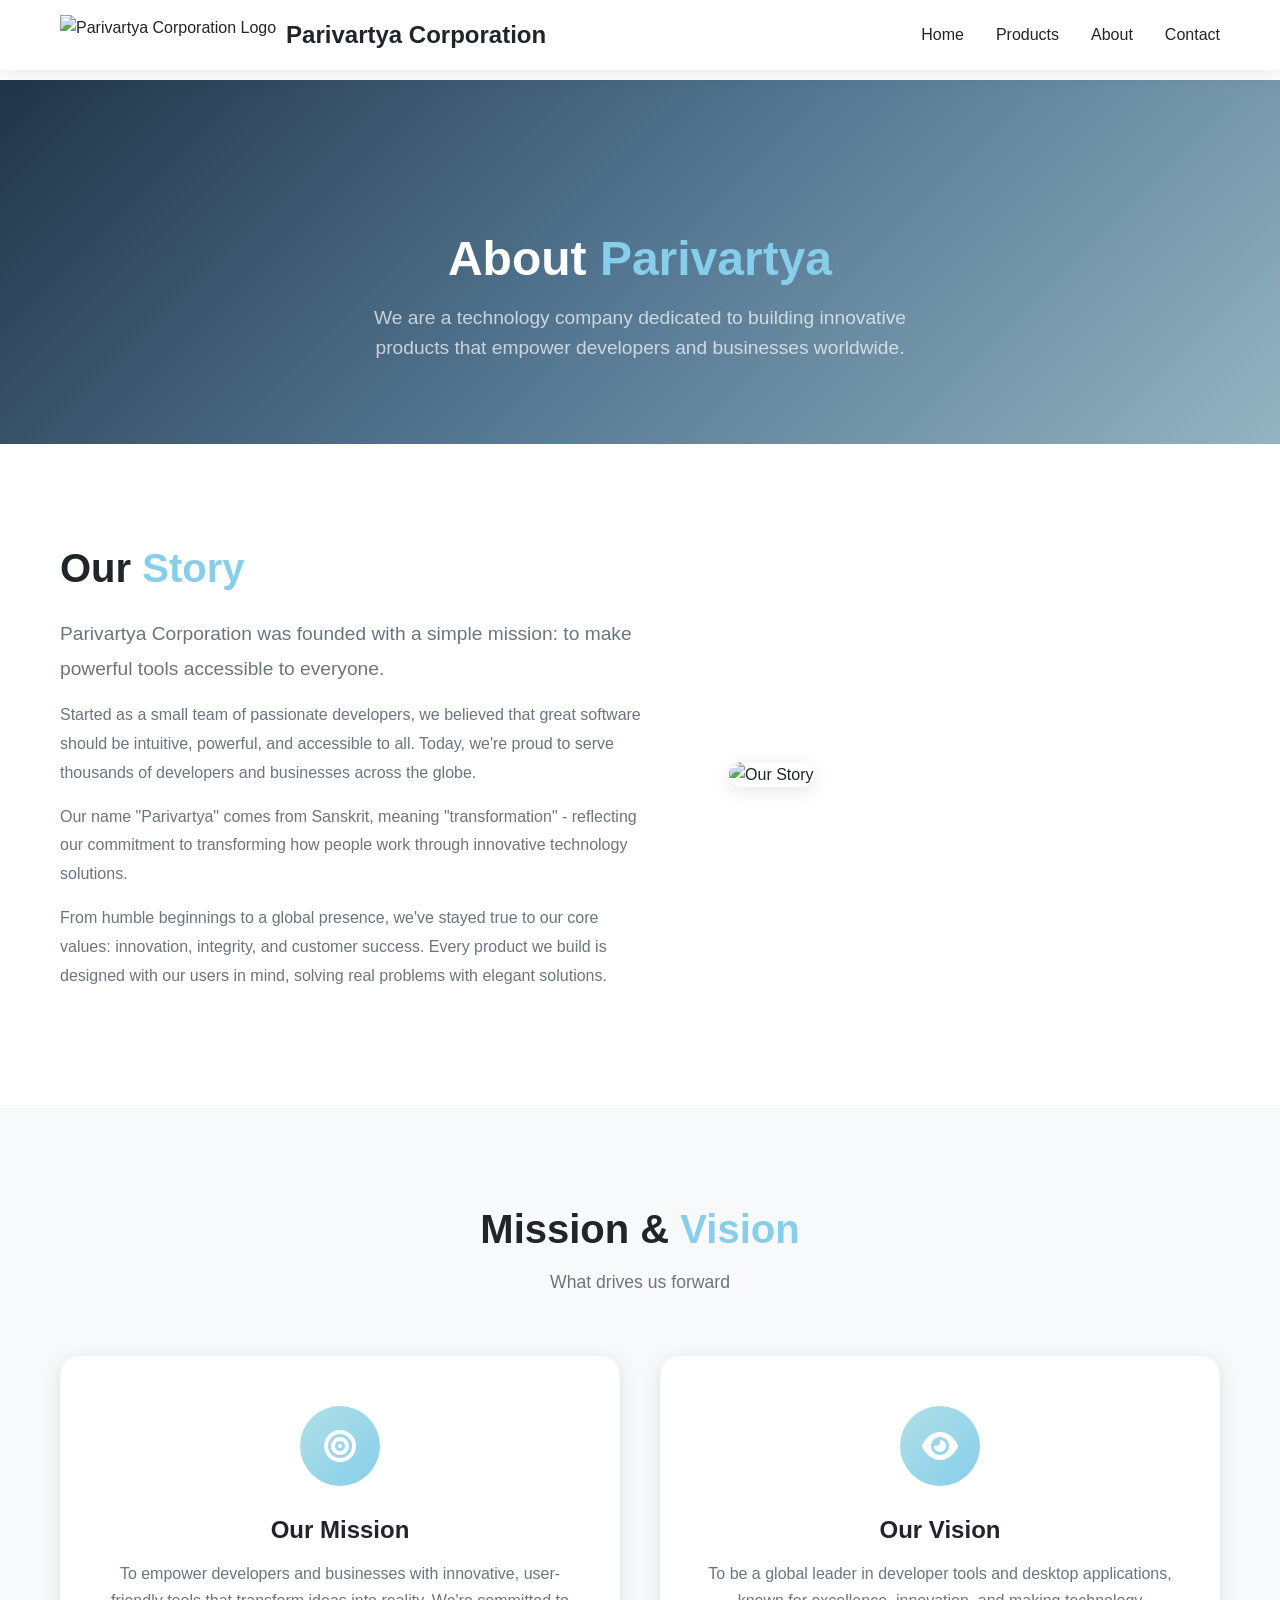
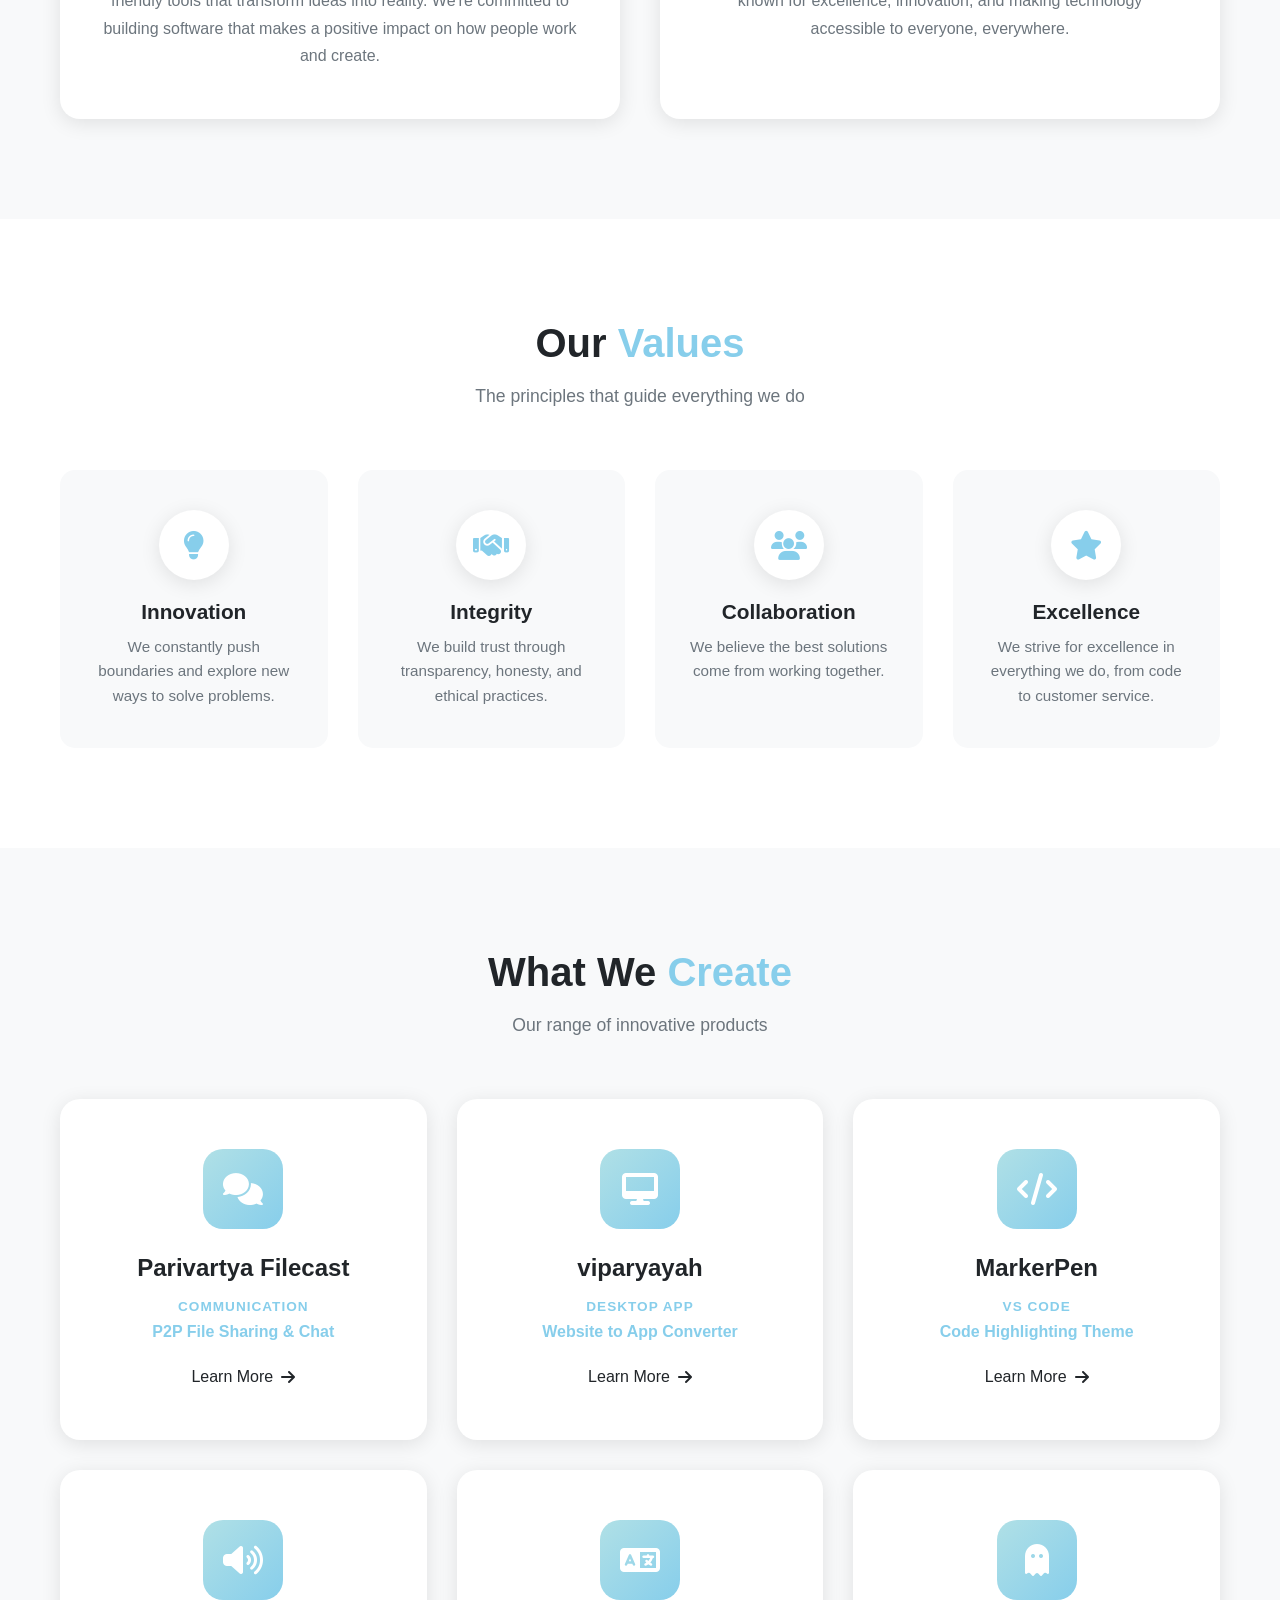
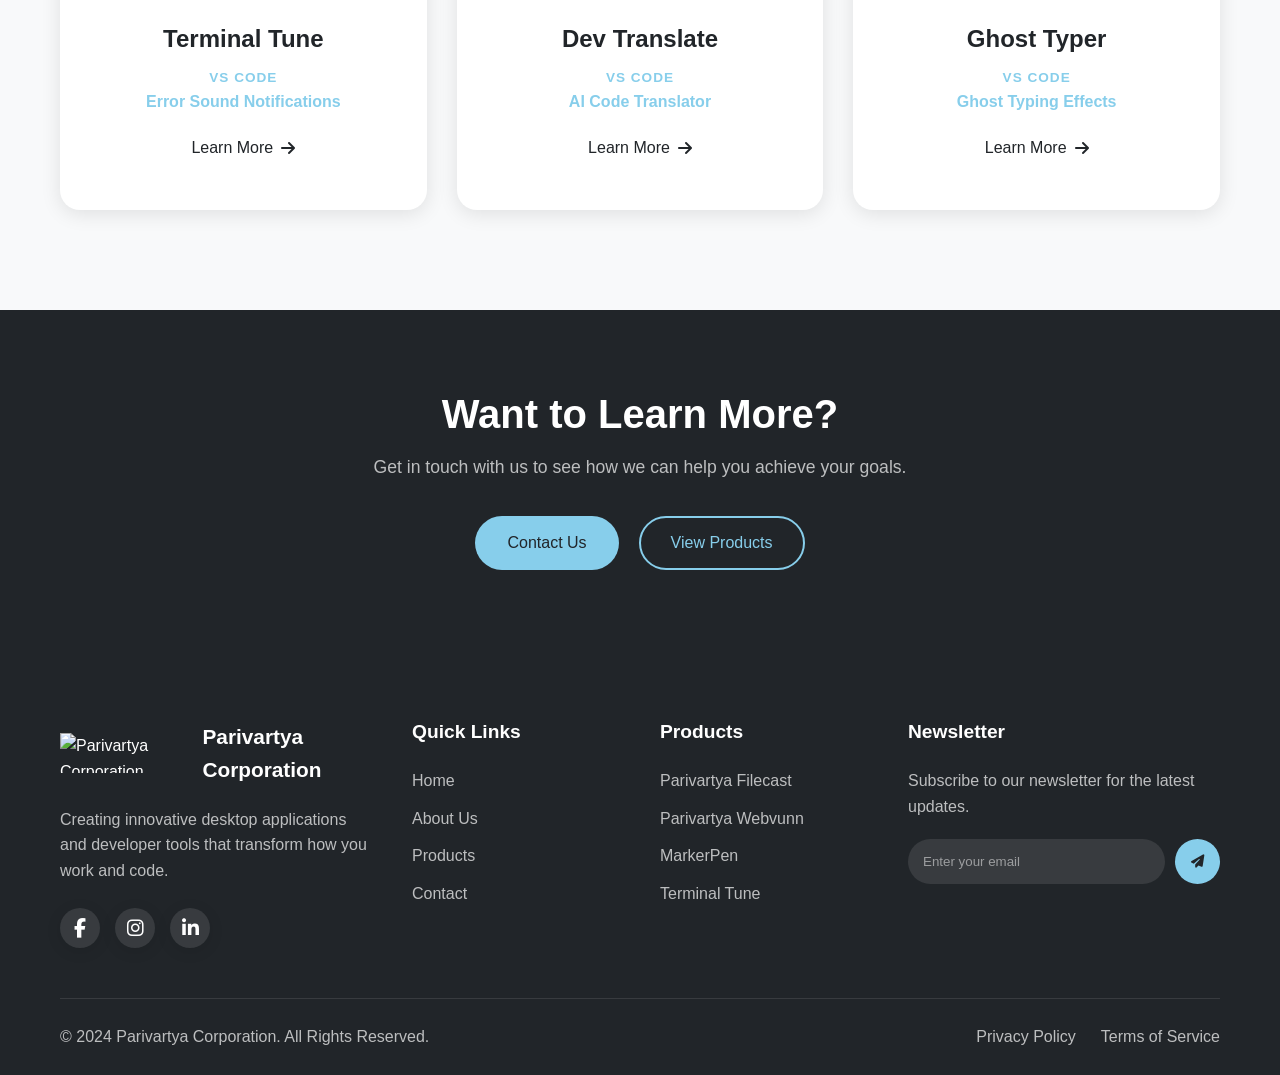
==== commit 921905fb: "Add files via upload" ====
--- a/about.html
+++ b/about.html
@@ -149,7 +149,7 @@
                     <div class="ph-icon">
                         <i class="fas fa-comments"></i>
                     </div>
-                    <h3>Vaarta</h3>
+                    <h3>Parivartya Filecast</h3>
                     <span class="product-type">Communication</span>
                     <p>P2P File Sharing & Chat</p>
                     <a href="https://vartaa.netlify.app/" target="_blank" class="ph-link">Learn More <i class="fas fa-arrow-right"></i></a>
